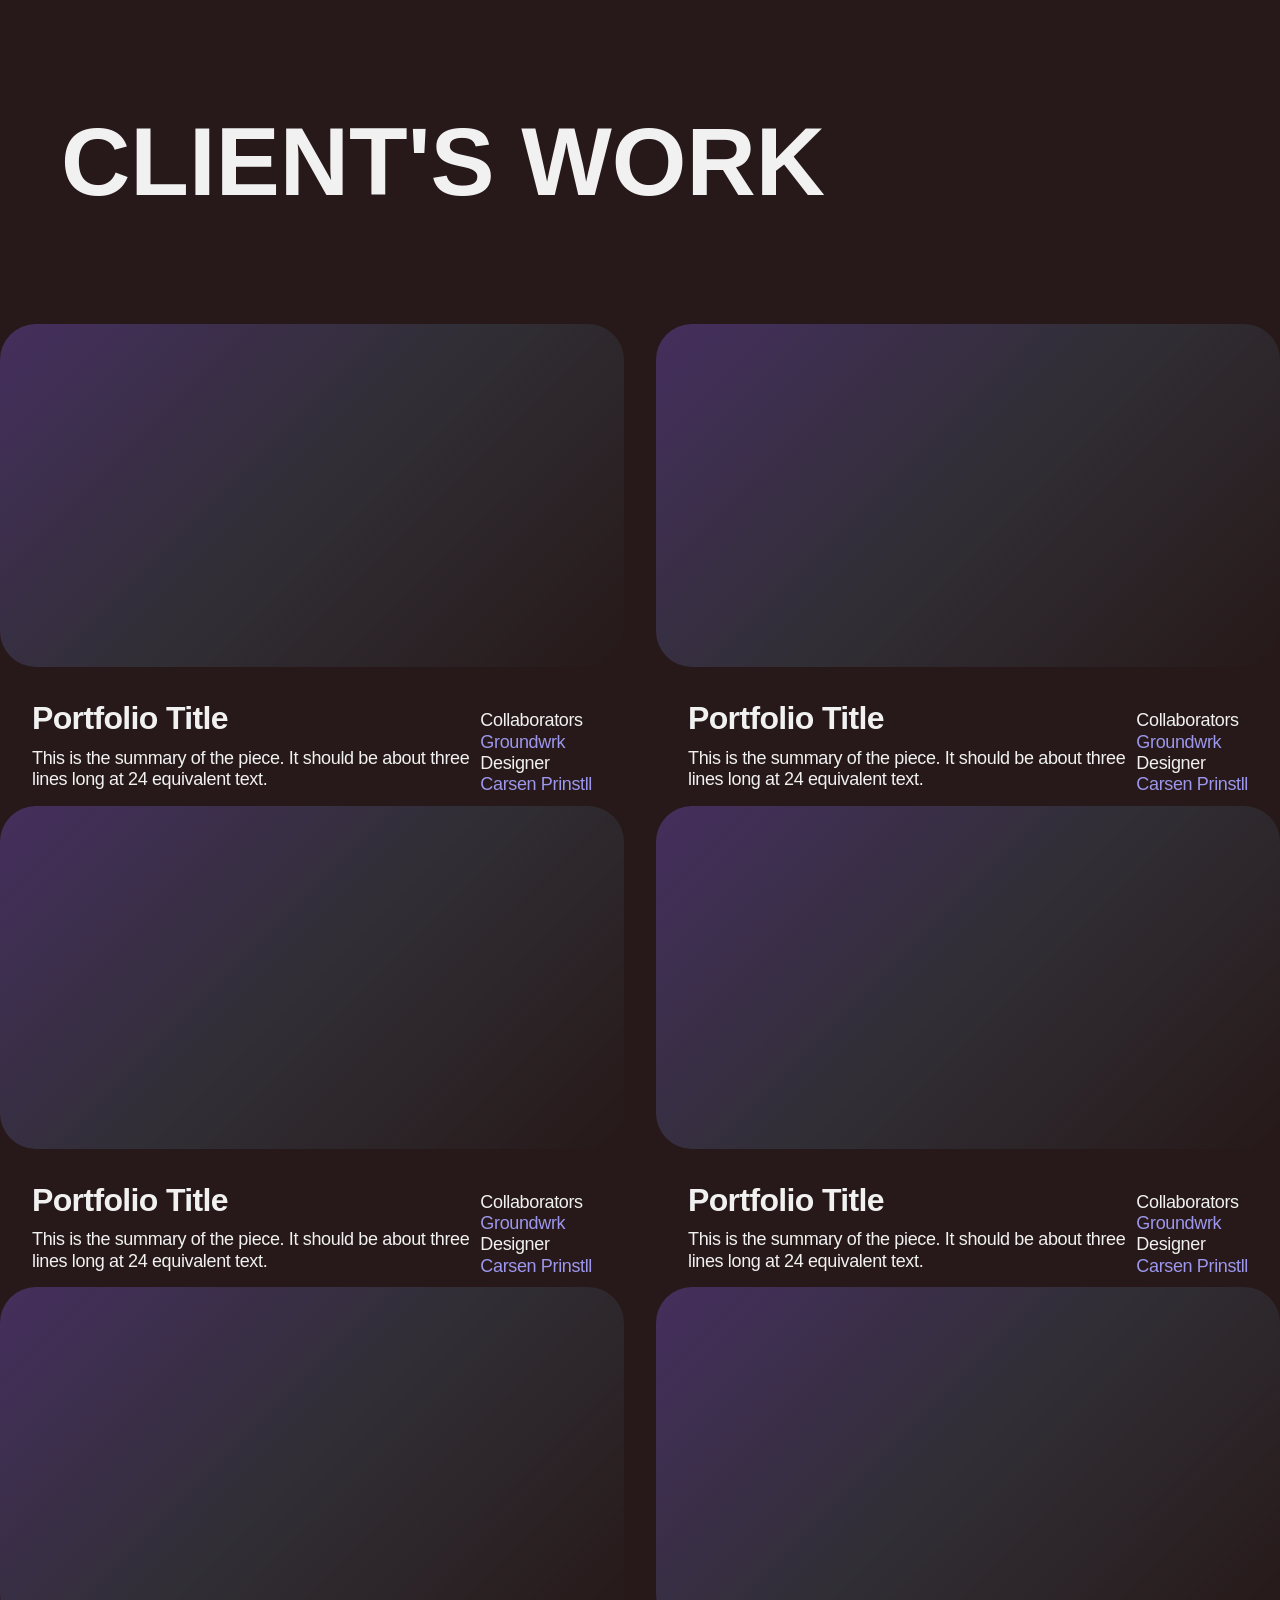
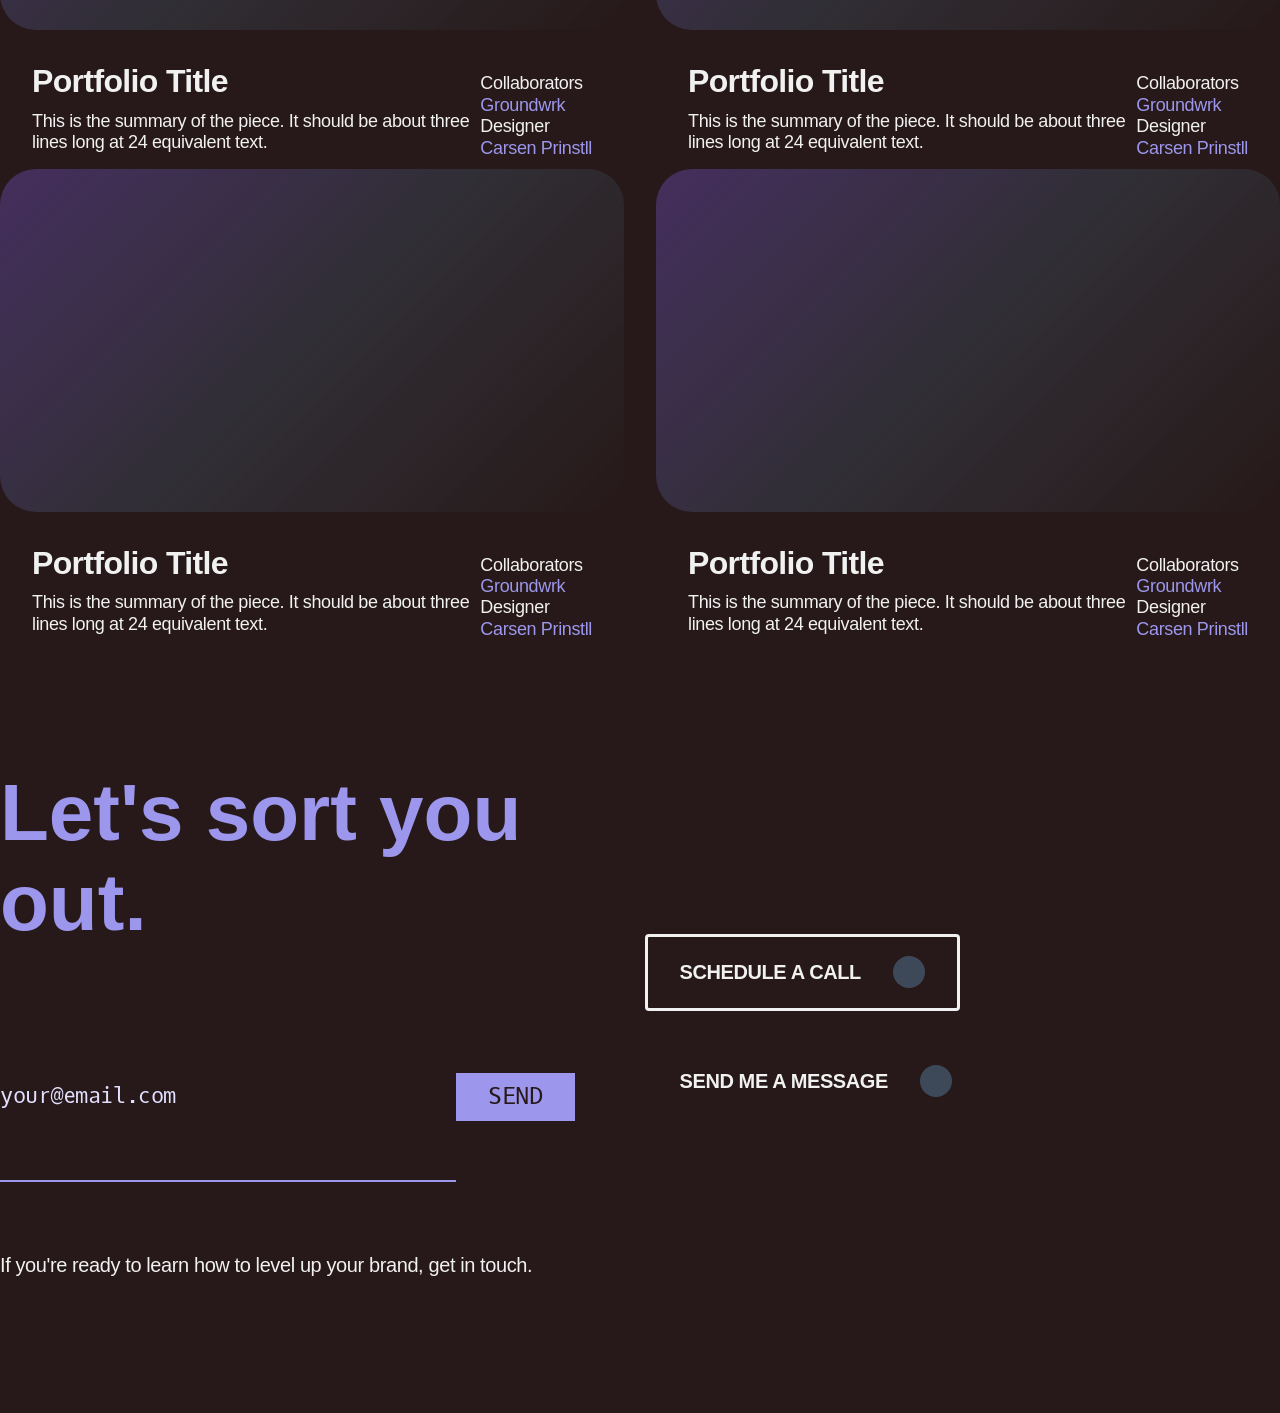
==== index.html @ b73c5a8c "Implement portfolio site from Figma design Builds the full page layout extracted from the Figma JSON" ====
<!DOCTYPE html>
<html lang="en">
<head>
  <meta charset="UTF-8">
  <meta name="viewport" content="width=device-width, initial-scale=1.0">
  <title>Client's Work — Portfolio</title>
  <link rel="stylesheet" href="styles.css">
  <link rel="preconnect" href="https://fonts.googleapis.com">
  <link rel="preconnect" href="https://fonts.gstatic.com" crossorigin>
  <link href="https://fonts.googleapis.com/css2?family=Oxygen+Mono&display=swap" rel="stylesheet">
</head>
<body>

  <!-- Hero Section -->
  <section class="hero">
    <div class="hero__title-wrapper">
      <h1 class="hero__title">CLIENT'S WORK</h1>
    </div>
  </section>

  <!-- Portfolio Grid Section -->
  <section class="portfolio">
    <div class="portfolio__grid">

      <article class="portfolio-item">
        <div class="portfolio-item__image">
          <div class="portfolio-item__image-placeholder"></div>
        </div>
        <div class="portfolio-item__info">
          <div class="portfolio-item__info-left">
            <h3 class="portfolio-item__title">Portfolio Title</h3>
            <p class="portfolio-item__summary">This is the summary of the piece. It should be about three lines long at 24 equivalent text.</p>
          </div>
          <div class="portfolio-item__info-right">
            <span class="portfolio-item__collab-label">Collaborators</span>
            <span class="portfolio-item__collab-name">Groundwrk</span>
            <span class="portfolio-item__collab-label">Designer</span>
            <span class="portfolio-item__collab-name">Carsen Prinstll</span>
          </div>
        </div>
      </article>

      <article class="portfolio-item">
        <div class="portfolio-item__image">
          <div class="portfolio-item__image-placeholder"></div>
        </div>
        <div class="portfolio-item__info">
          <div class="portfolio-item__info-left">
            <h3 class="portfolio-item__title">Portfolio Title</h3>
            <p class="portfolio-item__summary">This is the summary of the piece. It should be about three lines long at 24 equivalent text.</p>
          </div>
          <div class="portfolio-item__info-right">
            <span class="portfolio-item__collab-label">Collaborators</span>
            <span class="portfolio-item__collab-name">Groundwrk</span>
            <span class="portfolio-item__collab-label">Designer</span>
            <span class="portfolio-item__collab-name">Carsen Prinstll</span>
          </div>
        </div>
      </article>

      <article class="portfolio-item">
        <div class="portfolio-item__image">
          <div class="portfolio-item__image-placeholder"></div>
        </div>
        <div class="portfolio-item__info">
          <div class="portfolio-item__info-left">
            <h3 class="portfolio-item__title">Portfolio Title</h3>
            <p class="portfolio-item__summary">This is the summary of the piece. It should be about three lines long at 24 equivalent text.</p>
          </div>
          <div class="portfolio-item__info-right">
            <span class="portfolio-item__collab-label">Collaborators</span>
            <span class="portfolio-item__collab-name">Groundwrk</span>
            <span class="portfolio-item__collab-label">Designer</span>
            <span class="portfolio-item__collab-name">Carsen Prinstll</span>
          </div>
        </div>
      </article>

      <article class="portfolio-item">
        <div class="portfolio-item__image">
          <div class="portfolio-item__image-placeholder"></div>
        </div>
        <div class="portfolio-item__info">
          <div class="portfolio-item__info-left">
            <h3 class="portfolio-item__title">Portfolio Title</h3>
            <p class="portfolio-item__summary">This is the summary of the piece. It should be about three lines long at 24 equivalent text.</p>
          </div>
          <div class="portfolio-item__info-right">
            <span class="portfolio-item__collab-label">Collaborators</span>
            <span class="portfolio-item__collab-name">Groundwrk</span>
            <span class="portfolio-item__collab-label">Designer</span>
            <span class="portfolio-item__collab-name">Carsen Prinstll</span>
          </div>
        </div>
      </article>

      <article class="portfolio-item">
        <div class="portfolio-item__image">
          <div class="portfolio-item__image-placeholder"></div>
        </div>
        <div class="portfolio-item__info">
          <div class="portfolio-item__info-left">
            <h3 class="portfolio-item__title">Portfolio Title</h3>
            <p class="portfolio-item__summary">This is the summary of the piece. It should be about three lines long at 24 equivalent text.</p>
          </div>
          <div class="portfolio-item__info-right">
            <span class="portfolio-item__collab-label">Collaborators</span>
            <span class="portfolio-item__collab-name">Groundwrk</span>
            <span class="portfolio-item__collab-label">Designer</span>
            <span class="portfolio-item__collab-name">Carsen Prinstll</span>
          </div>
        </div>
      </article>

      <article class="portfolio-item">
        <div class="portfolio-item__image">
          <div class="portfolio-item__image-placeholder"></div>
        </div>
        <div class="portfolio-item__info">
          <div class="portfolio-item__info-left">
            <h3 class="portfolio-item__title">Portfolio Title</h3>
            <p class="portfolio-item__summary">This is the summary of the piece. It should be about three lines long at 24 equivalent text.</p>
          </div>
          <div class="portfolio-item__info-right">
            <span class="portfolio-item__collab-label">Collaborators</span>
            <span class="portfolio-item__collab-name">Groundwrk</span>
            <span class="portfolio-item__collab-label">Designer</span>
            <span class="portfolio-item__collab-name">Carsen Prinstll</span>
          </div>
        </div>
      </article>

      <article class="portfolio-item">
        <div class="portfolio-item__image">
          <div class="portfolio-item__image-placeholder"></div>
        </div>
        <div class="portfolio-item__info">
          <div class="portfolio-item__info-left">
            <h3 class="portfolio-item__title">Portfolio Title</h3>
            <p class="portfolio-item__summary">This is the summary of the piece. It should be about three lines long at 24 equivalent text.</p>
          </div>
          <div class="portfolio-item__info-right">
            <span class="portfolio-item__collab-label">Collaborators</span>
            <span class="portfolio-item__collab-name">Groundwrk</span>
            <span class="portfolio-item__collab-label">Designer</span>
            <span class="portfolio-item__collab-name">Carsen Prinstll</span>
          </div>
        </div>
      </article>

      <article class="portfolio-item">
        <div class="portfolio-item__image">
          <div class="portfolio-item__image-placeholder"></div>
        </div>
        <div class="portfolio-item__info">
          <div class="portfolio-item__info-left">
            <h3 class="portfolio-item__title">Portfolio Title</h3>
            <p class="portfolio-item__summary">This is the summary of the piece. It should be about three lines long at 24 equivalent text.</p>
          </div>
          <div class="portfolio-item__info-right">
            <span class="portfolio-item__collab-label">Collaborators</span>
            <span class="portfolio-item__collab-name">Groundwrk</span>
            <span class="portfolio-item__collab-label">Designer</span>
            <span class="portfolio-item__collab-name">Carsen Prinstll</span>
          </div>
        </div>
      </article>

    </div>
  </section>

  <!-- Contact Section -->
  <section class="contact">
    <div class="contact__container">
      <div class="contact__left">
        <h2 class="contact__heading">Let's sort you out.</h2>
        <form class="contact__form" action="#" method="post">
          <div class="contact__form-row">
            <input type="email" class="contact__input" placeholder="your@email.com" required>
            <button type="submit" class="contact__submit">SEND</button>
          </div>
        </form>
        <p class="contact__subtext">If you're ready to learn how to level up your brand, get in touch.</p>
      </div>
      <div class="contact__right">
        <a href="#" class="contact__btn">
          <span class="contact__btn-text">SCHEDULE A CALL</span>
          <span class="contact__btn-icon"></span>
        </a>
        <a href="#" class="contact__btn contact__btn--ghost">
          <span class="contact__btn-text">SEND ME A MESSAGE</span>
          <span class="contact__btn-icon"></span>
        </a>
      </div>
    </div>
  </section>

</body>
</html>
---- styles.css ----
/* ==========================================================================
   Design Tokens (extracted from Figma)
   ========================================================================== */

:root {
  /* Colors */
  --color-bg: #271919;
  --color-text-primary: #f1f1f1;
  --color-accent: #9c97ec;
  --color-accent-muted: rgba(88, 134, 168, 0.45);

  /* Typography - Font Families */
  /* Monument Extended — used for hero headings (not on Google Fonts, using fallback) */
  --font-display: 'Monument Extended', 'Arial Black', sans-serif;
  /* Paralucent Condensed — used for titles and buttons */
  --font-title: 'Paralucent Condensed', 'Arial Narrow', sans-serif;
  /* Parabolica — used for body text */
  --font-body: 'Parabolica', 'Helvetica Neue', sans-serif;
  /* Oxygen Mono — used for form elements */
  --font-mono: 'Oxygen Mono', monospace;

  /* Spacing */
  --page-padding-x: 61px;
  --section-gap: 64px;
  --grid-gap-col: 32px;
  --grid-gap-row: 10px;

  /* Radius */
  --radius-card: 36px;
}

/* ==========================================================================
   Reset & Base
   ========================================================================== */

*, *::before, *::after {
  margin: 0;
  padding: 0;
  box-sizing: border-box;
}

html {
  -webkit-font-smoothing: antialiased;
  -moz-osx-font-smoothing: grayscale;
}

body {
  background-color: var(--color-bg);
  color: var(--color-text-primary);
  font-family: var(--font-body);
  font-size: 18px;
  line-height: 1.2;
  letter-spacing: -0.36px;
  overflow-x: hidden;
}

a {
  color: inherit;
  text-decoration: none;
}

img {
  display: block;
  max-width: 100%;
}

/* ==========================================================================
   Hero Section
   ========================================================================== */

.hero {
  width: 100%;
  padding: 0 var(--page-padding-x);
  display: flex;
  flex-direction: column;
  align-items: center;
  justify-content: center;
  gap: var(--section-gap);
}

.hero__title-wrapper {
  width: 100%;
  padding: 64px 0;
  display: flex;
  align-items: center;
  justify-content: center;
}

.hero__title {
  font-family: var(--font-display);
  font-weight: 800;
  font-size: 96px;
  line-height: 196px;
  letter-spacing: 0;
  width: 100%;
}

/* ==========================================================================
   Portfolio Grid
   ========================================================================== */

.portfolio {
  width: 100%;
  padding: 0;
}

.portfolio__grid {
  display: grid;
  grid-template-columns: repeat(2, minmax(0, 1fr));
  gap: var(--grid-gap-row) var(--grid-gap-col);
  width: 100%;
}

/* Portfolio Item */

.portfolio-item {
  display: flex;
  flex-direction: column;
  gap: 32px;
}

/* Image */

.portfolio-item__image {
  width: 100%;
  aspect-ratio: 740 / 407;
  border-radius: var(--radius-card);
  overflow: hidden;
  position: relative;
}

.portfolio-item__image-placeholder {
  width: 100%;
  height: 100%;
  background: linear-gradient(
    135deg,
    rgba(141, 99, 255, 0.3) 0%,
    rgba(88, 134, 168, 0.2) 50%,
    rgba(39, 25, 25, 0.8) 100%
  );
  filter: blur(0px);
  box-shadow: 0 4px 20px rgba(0, 0, 0, 0.5);
}

/* Portfolio Info */

.portfolio-item__info {
  display: flex;
  justify-content: space-between;
  padding: 0 32px;
  gap: 10px;
}

.portfolio-item__info-left {
  flex: 1;
  display: flex;
  flex-direction: column;
  gap: 10px;
}

.portfolio-item__title {
  font-family: var(--font-title);
  font-weight: 700;
  font-size: 32px;
  line-height: 38.4px;
  letter-spacing: -0.64px;
}

.portfolio-item__summary {
  font-family: var(--font-body);
  font-weight: 400;
  font-size: 18px;
  line-height: 21.6px;
  letter-spacing: -0.36px;
  max-width: 590px;
}

.portfolio-item__info-right {
  display: flex;
  flex-direction: column;
  max-width: 256px;
  flex-shrink: 0;
  padding-top: 11px;
}

.portfolio-item__collab-label {
  font-family: var(--font-body);
  font-weight: 400;
  font-size: 18px;
  line-height: 21.6px;
  letter-spacing: -0.36px;
}

.portfolio-item__collab-name {
  font-family: var(--font-body);
  font-weight: 400;
  font-size: 18px;
  line-height: 21.09px;
  letter-spacing: -0.36px;
  color: var(--color-accent);
}

/* ==========================================================================
   Contact Section
   ========================================================================== */

.contact {
  width: 100%;
  padding: 128px 0;
}

.contact__container {
  display: flex;
  width: 100%;
  gap: 10px;
}

.contact__left {
  flex: 1;
  display: flex;
  flex-direction: column;
  justify-content: center;
  gap: 64px;
}

.contact__heading {
  font-family: var(--font-display);
  font-weight: 800;
  font-size: 80px;
  line-height: 90px;
  letter-spacing: 0;
  color: var(--color-accent);
}

.contact__form {
  width: 100%;
}

.contact__form-row {
  display: flex;
  align-items: center;
  gap: 0;
}

.contact__input {
  flex: 1;
  background: transparent;
  border: none;
  border-bottom: 2px solid var(--color-accent);
  color: #e1e0ff;
  font-family: var(--font-mono);
  font-size: 22px;
  letter-spacing: -0.44px;
  padding: 16px 0;
  line-height: 136px;
  outline: none;
}

.contact__input::placeholder {
  color: #e1e0ff;
  opacity: 1;
}

.contact__submit {
  background: var(--color-accent);
  color: var(--color-bg);
  border: none;
  font-family: var(--font-mono);
  font-size: 24px;
  letter-spacing: -0.48px;
  padding: 8px 32px;
  cursor: pointer;
  line-height: 31.49px;
}

.contact__subtext {
  font-family: var(--font-body);
  font-weight: 400;
  font-size: 20px;
  line-height: 39px;
  letter-spacing: -0.4px;
}

/* Right Column - Action Buttons */

.contact__right {
  flex: 1;
  display: flex;
  flex-direction: column;
  justify-content: center;
  padding: 0 61px 0 60px;
  gap: 32px;
}

.contact__btn {
  display: inline-flex;
  align-items: center;
  gap: 32px;
  padding: 16px 32px;
  border: 3px solid var(--color-text-primary);
  border-radius: 4px;
  width: fit-content;
  cursor: pointer;
  transition: background-color 0.2s, border-color 0.2s;
}

.contact__btn:hover {
  border-color: var(--color-accent);
}

.contact__btn--ghost {
  border-color: transparent;
}

.contact__btn--ghost:hover {
  border-color: var(--color-accent);
}

.contact__btn-text {
  font-family: var(--font-title);
  font-weight: 900;
  font-size: 20px;
  line-height: 39px;
  letter-spacing: -0.4px;
  text-transform: uppercase;
}

.contact__btn-icon {
  width: 32px;
  height: 32px;
  border-radius: 100px;
  background: var(--color-accent-muted);
  flex-shrink: 0;
}

/* ==========================================================================
   Responsive
   ========================================================================== */

@media (max-width: 1024px) {
  .hero__title {
    font-size: 64px;
    line-height: 140px;
  }

  .contact__heading {
    font-size: 56px;
    line-height: 66px;
  }

  .contact__container {
    flex-direction: column;
    gap: 64px;
  }

  .contact__right {
    padding: 0;
  }
}

@media (max-width: 768px) {
  :root {
    --page-padding-x: 24px;
  }

  .hero__title {
    font-size: 40px;
    line-height: 80px;
  }

  .portfolio__grid {
    grid-template-columns: 1fr;
  }

  .portfolio-item__info {
    flex-direction: column;
    gap: 16px;
  }

  .portfolio-item__info-right {
    max-width: none;
    padding-top: 0;
  }

  .contact__heading {
    font-size: 36px;
    line-height: 44px;
  }

  .contact__input {
    font-size: 16px;
    line-height: 48px;
  }
}
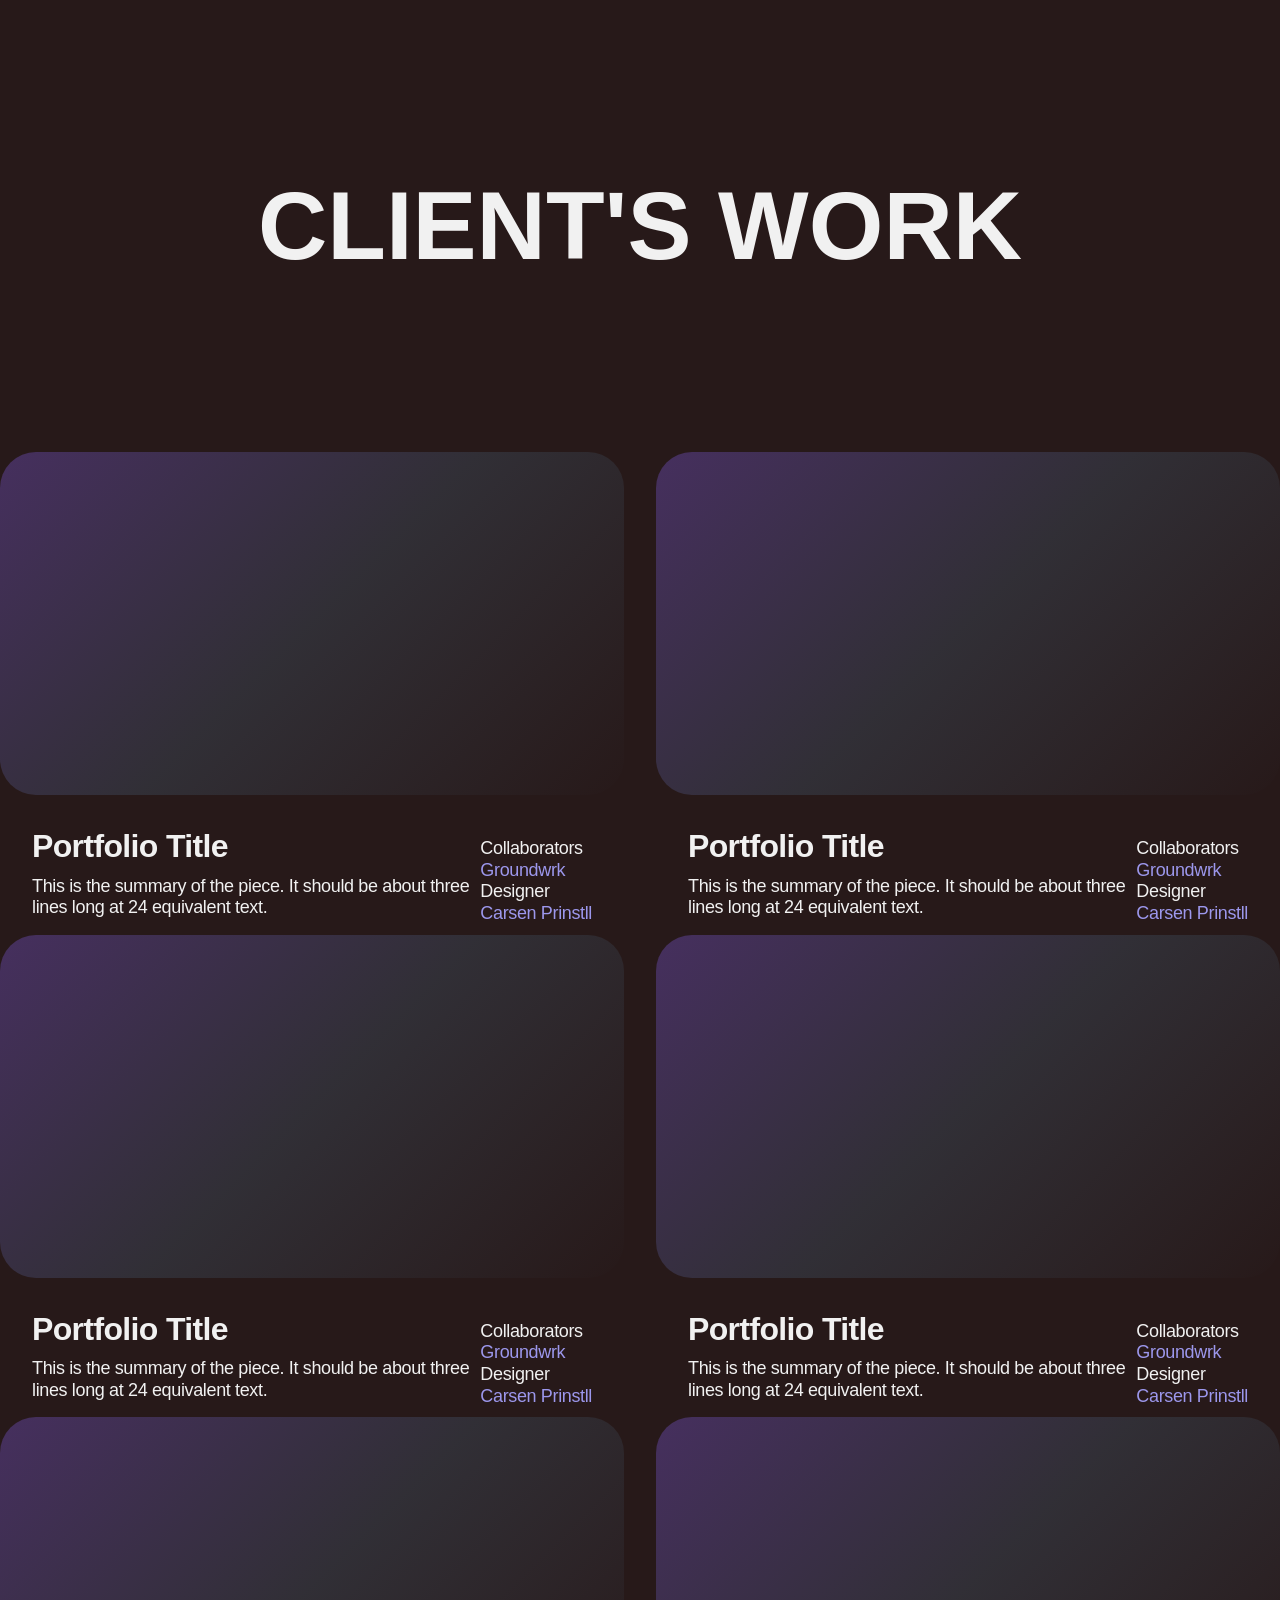
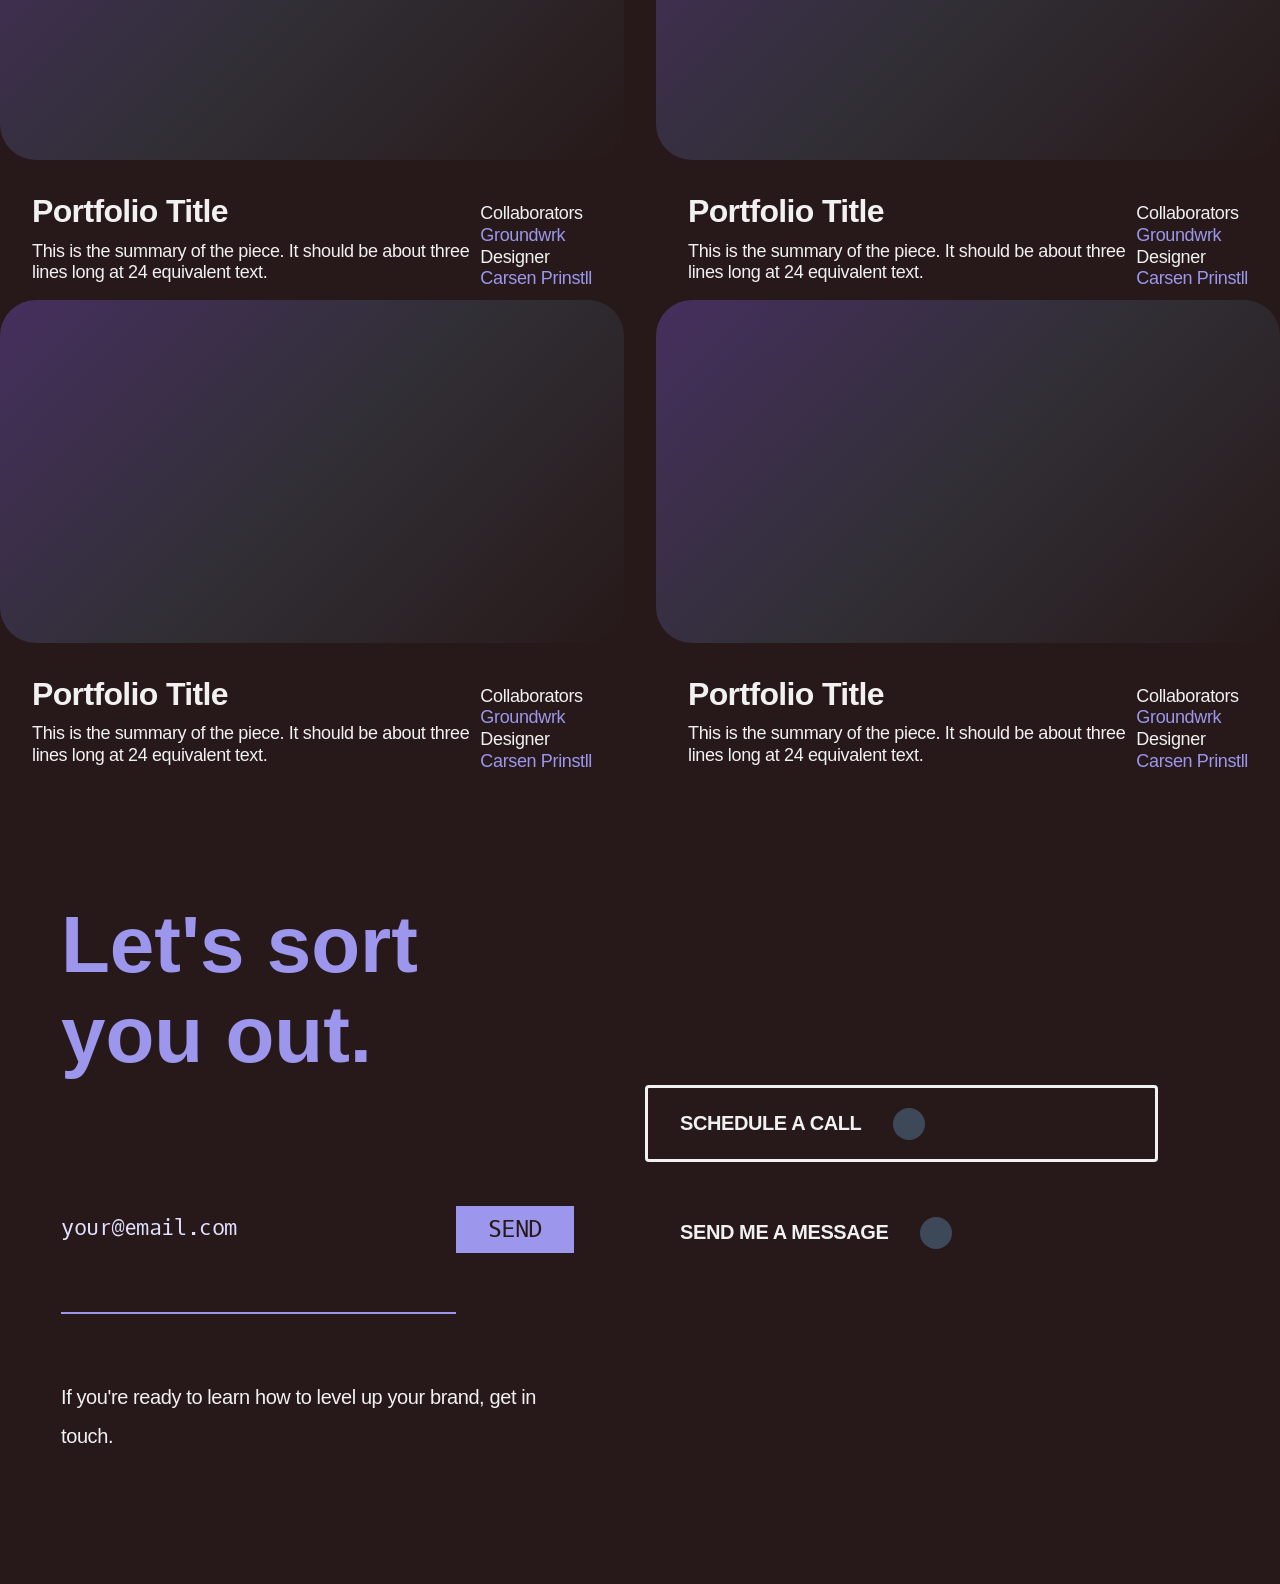
==== commit 359cb668: "Refactor to Client-First (Finsweet) naming conventions Structure changes: - page-wrapper > section_[" ====
--- a/index.html
+++ b/index.html
@@ -11,189 +11,241 @@
 </head>
 <body>
 
-  <!-- Hero Section -->
-  <section class="hero">
-    <div class="hero__title-wrapper">
-      <h1 class="hero__title">CLIENT'S WORK</h1>
-    </div>
-  </section>
-
-  <!-- Portfolio Grid Section -->
-  <section class="portfolio">
-    <div class="portfolio__grid">
-
-      <article class="portfolio-item">
-        <div class="portfolio-item__image">
-          <div class="portfolio-item__image-placeholder"></div>
-        </div>
-        <div class="portfolio-item__info">
-          <div class="portfolio-item__info-left">
-            <h3 class="portfolio-item__title">Portfolio Title</h3>
-            <p class="portfolio-item__summary">This is the summary of the piece. It should be about three lines long at 24 equivalent text.</p>
-          </div>
-          <div class="portfolio-item__info-right">
-            <span class="portfolio-item__collab-label">Collaborators</span>
-            <span class="portfolio-item__collab-name">Groundwrk</span>
-            <span class="portfolio-item__collab-label">Designer</span>
-            <span class="portfolio-item__collab-name">Carsen Prinstll</span>
+  <div class="page-wrapper">
+
+    <!-- Hero -->
+    <section class="section_hero">
+      <div class="padding-global">
+        <div class="container-large">
+          <div class="padding-section-large">
+            <div class="hero_component">
+              <div class="hero_heading-wrapper">
+                <h1 class="heading-style-h1">CLIENT'S WORK</h1>
+              </div>
+            </div>
           </div>
         </div>
-      </article>
-
-      <article class="portfolio-item">
-        <div class="portfolio-item__image">
-          <div class="portfolio-item__image-placeholder"></div>
-        </div>
-        <div class="portfolio-item__info">
-          <div class="portfolio-item__info-left">
-            <h3 class="portfolio-item__title">Portfolio Title</h3>
-            <p class="portfolio-item__summary">This is the summary of the piece. It should be about three lines long at 24 equivalent text.</p>
-          </div>
-          <div class="portfolio-item__info-right">
-            <span class="portfolio-item__collab-label">Collaborators</span>
-            <span class="portfolio-item__collab-name">Groundwrk</span>
-            <span class="portfolio-item__collab-label">Designer</span>
-            <span class="portfolio-item__collab-name">Carsen Prinstll</span>
+      </div>
+    </section>
+
+    <!-- Portfolio -->
+    <section class="section_portfolio">
+      <div class="container-large">
+        <div class="portfolio_component">
+          <div class="portfolio_list">
+
+            <div class="portfolio_item">
+              <div class="portfolio_image-wrapper">
+                <div class="portfolio_image"></div>
+              </div>
+              <div class="portfolio_info">
+                <div class="portfolio_info-left">
+                  <h3 class="heading-style-h5">Portfolio Title</h3>
+                  <p class="text-size-small">This is the summary of the piece. It should be about three lines long at 24 equivalent text.</p>
+                </div>
+                <div class="portfolio_info-right">
+                  <div class="portfolio_collaborators">
+                    <span class="text-size-small">Collaborators</span>
+                    <span class="text-size-small text-color-accent">Groundwrk</span>
+                    <span class="text-size-small">Designer</span>
+                    <span class="text-size-small text-color-accent">Carsen Prinstll</span>
+                  </div>
+                </div>
+              </div>
+            </div>
+
+            <div class="portfolio_item">
+              <div class="portfolio_image-wrapper">
+                <div class="portfolio_image"></div>
+              </div>
+              <div class="portfolio_info">
+                <div class="portfolio_info-left">
+                  <h3 class="heading-style-h5">Portfolio Title</h3>
+                  <p class="text-size-small">This is the summary of the piece. It should be about three lines long at 24 equivalent text.</p>
+                </div>
+                <div class="portfolio_info-right">
+                  <div class="portfolio_collaborators">
+                    <span class="text-size-small">Collaborators</span>
+                    <span class="text-size-small text-color-accent">Groundwrk</span>
+                    <span class="text-size-small">Designer</span>
+                    <span class="text-size-small text-color-accent">Carsen Prinstll</span>
+                  </div>
+                </div>
+              </div>
+            </div>
+
+            <div class="portfolio_item">
+              <div class="portfolio_image-wrapper">
+                <div class="portfolio_image"></div>
+              </div>
+              <div class="portfolio_info">
+                <div class="portfolio_info-left">
+                  <h3 class="heading-style-h5">Portfolio Title</h3>
+                  <p class="text-size-small">This is the summary of the piece. It should be about three lines long at 24 equivalent text.</p>
+                </div>
+                <div class="portfolio_info-right">
+                  <div class="portfolio_collaborators">
+                    <span class="text-size-small">Collaborators</span>
+                    <span class="text-size-small text-color-accent">Groundwrk</span>
+                    <span class="text-size-small">Designer</span>
+                    <span class="text-size-small text-color-accent">Carsen Prinstll</span>
+                  </div>
+                </div>
+              </div>
+            </div>
+
+            <div class="portfolio_item">
+              <div class="portfolio_image-wrapper">
+                <div class="portfolio_image"></div>
+              </div>
+              <div class="portfolio_info">
+                <div class="portfolio_info-left">
+                  <h3 class="heading-style-h5">Portfolio Title</h3>
+                  <p class="text-size-small">This is the summary of the piece. It should be about three lines long at 24 equivalent text.</p>
+                </div>
+                <div class="portfolio_info-right">
+                  <div class="portfolio_collaborators">
+                    <span class="text-size-small">Collaborators</span>
+                    <span class="text-size-small text-color-accent">Groundwrk</span>
+                    <span class="text-size-small">Designer</span>
+                    <span class="text-size-small text-color-accent">Carsen Prinstll</span>
+                  </div>
+                </div>
+              </div>
+            </div>
+
+            <div class="portfolio_item">
+              <div class="portfolio_image-wrapper">
+                <div class="portfolio_image"></div>
+              </div>
+              <div class="portfolio_info">
+                <div class="portfolio_info-left">
+                  <h3 class="heading-style-h5">Portfolio Title</h3>
+                  <p class="text-size-small">This is the summary of the piece. It should be about three lines long at 24 equivalent text.</p>
+                </div>
+                <div class="portfolio_info-right">
+                  <div class="portfolio_collaborators">
+                    <span class="text-size-small">Collaborators</span>
+                    <span class="text-size-small text-color-accent">Groundwrk</span>
+                    <span class="text-size-small">Designer</span>
+                    <span class="text-size-small text-color-accent">Carsen Prinstll</span>
+                  </div>
+                </div>
+              </div>
+            </div>
+
+            <div class="portfolio_item">
+              <div class="portfolio_image-wrapper">
+                <div class="portfolio_image"></div>
+              </div>
+              <div class="portfolio_info">
+                <div class="portfolio_info-left">
+                  <h3 class="heading-style-h5">Portfolio Title</h3>
+                  <p class="text-size-small">This is the summary of the piece. It should be about three lines long at 24 equivalent text.</p>
+                </div>
+                <div class="portfolio_info-right">
+                  <div class="portfolio_collaborators">
+                    <span class="text-size-small">Collaborators</span>
+                    <span class="text-size-small text-color-accent">Groundwrk</span>
+                    <span class="text-size-small">Designer</span>
+                    <span class="text-size-small text-color-accent">Carsen Prinstll</span>
+                  </div>
+                </div>
+              </div>
+            </div>
+
+            <div class="portfolio_item">
+              <div class="portfolio_image-wrapper">
+                <div class="portfolio_image"></div>
+              </div>
+              <div class="portfolio_info">
+                <div class="portfolio_info-left">
+                  <h3 class="heading-style-h5">Portfolio Title</h3>
+                  <p class="text-size-small">This is the summary of the piece. It should be about three lines long at 24 equivalent text.</p>
+                </div>
+                <div class="portfolio_info-right">
+                  <div class="portfolio_collaborators">
+                    <span class="text-size-small">Collaborators</span>
+                    <span class="text-size-small text-color-accent">Groundwrk</span>
+                    <span class="text-size-small">Designer</span>
+                    <span class="text-size-small text-color-accent">Carsen Prinstll</span>
+                  </div>
+                </div>
+              </div>
+            </div>
+
+            <div class="portfolio_item">
+              <div class="portfolio_image-wrapper">
+                <div class="portfolio_image"></div>
+              </div>
+              <div class="portfolio_info">
+                <div class="portfolio_info-left">
+                  <h3 class="heading-style-h5">Portfolio Title</h3>
+                  <p class="text-size-small">This is the summary of the piece. It should be about three lines long at 24 equivalent text.</p>
+                </div>
+                <div class="portfolio_info-right">
+                  <div class="portfolio_collaborators">
+                    <span class="text-size-small">Collaborators</span>
+                    <span class="text-size-small text-color-accent">Groundwrk</span>
+                    <span class="text-size-small">Designer</span>
+                    <span class="text-size-small text-color-accent">Carsen Prinstll</span>
+                  </div>
+                </div>
+              </div>
+            </div>
+
           </div>
         </div>
-      </article>
-
-      <article class="portfolio-item">
-        <div class="portfolio-item__image">
-          <div class="portfolio-item__image-placeholder"></div>
-        </div>
-        <div class="portfolio-item__info">
-          <div class="portfolio-item__info-left">
-            <h3 class="portfolio-item__title">Portfolio Title</h3>
-            <p class="portfolio-item__summary">This is the summary of the piece. It should be about three lines long at 24 equivalent text.</p>
-          </div>
-          <div class="portfolio-item__info-right">
-            <span class="portfolio-item__collab-label">Collaborators</span>
-            <span class="portfolio-item__collab-name">Groundwrk</span>
-            <span class="portfolio-item__collab-label">Designer</span>
-            <span class="portfolio-item__collab-name">Carsen Prinstll</span>
+      </div>
+    </section>
+
+    <!-- Contact -->
+    <section class="section_contact">
+      <div class="padding-global">
+        <div class="container-large">
+          <div class="padding-section-large">
+            <div class="contact_component">
+              <div class="contact_content-left">
+                <div class="contact_heading-wrapper">
+                  <h2 class="heading-style-h2 text-color-accent">Let's sort you out.</h2>
+                </div>
+                <div class="contact_form-block">
+                  <form class="contact_form" action="#" method="post">
+                    <div class="contact_form-field-wrapper">
+                      <input type="email" class="contact_form-input" placeholder="your@email.com" required>
+                      <button type="submit" class="button is-contact-submit">SEND</button>
+                    </div>
+                  </form>
+                </div>
+                <p class="text-size-regular">If you're ready to learn how to level up your brand, get in touch.</p>
+              </div>
+              <div class="contact_content-right">
+                <div class="contact_action-wrapper">
+                  <a href="#" class="button is-secondary w-inline-block">
+                    <div class="button_text-wrapper">
+                      <div class="text-size-regular text-weight-heavy text-style-allcaps">Schedule a call</div>
+                    </div>
+                    <div class="button_icon-wrapper">
+                      <div class="button_icon"></div>
+                    </div>
+                  </a>
+                  <a href="#" class="button is-tertiary w-inline-block">
+                    <div class="button_text-wrapper">
+                      <div class="text-size-regular text-weight-heavy text-style-allcaps">Send Me a Message</div>
+                    </div>
+                    <div class="button_icon-wrapper">
+                      <div class="button_icon"></div>
+                    </div>
+                  </a>
+                </div>
+              </div>
+            </div>
           </div>
         </div>
-      </article>
-
-      <article class="portfolio-item">
-        <div class="portfolio-item__image">
-          <div class="portfolio-item__image-placeholder"></div>
-        </div>
-        <div class="portfolio-item__info">
-          <div class="portfolio-item__info-left">
-            <h3 class="portfolio-item__title">Portfolio Title</h3>
-            <p class="portfolio-item__summary">This is the summary of the piece. It should be about three lines long at 24 equivalent text.</p>
-          </div>
-          <div class="portfolio-item__info-right">
-            <span class="portfolio-item__collab-label">Collaborators</span>
-            <span class="portfolio-item__collab-name">Groundwrk</span>
-            <span class="portfolio-item__collab-label">Designer</span>
-            <span class="portfolio-item__collab-name">Carsen Prinstll</span>
-          </div>
-        </div>
-      </article>
-
-      <article class="portfolio-item">
-        <div class="portfolio-item__image">
-          <div class="portfolio-item__image-placeholder"></div>
-        </div>
-        <div class="portfolio-item__info">
-          <div class="portfolio-item__info-left">
-            <h3 class="portfolio-item__title">Portfolio Title</h3>
-            <p class="portfolio-item__summary">This is the summary of the piece. It should be about three lines long at 24 equivalent text.</p>
-          </div>
-          <div class="portfolio-item__info-right">
-            <span class="portfolio-item__collab-label">Collaborators</span>
-            <span class="portfolio-item__collab-name">Groundwrk</span>
-            <span class="portfolio-item__collab-label">Designer</span>
-            <span class="portfolio-item__collab-name">Carsen Prinstll</span>
-          </div>
-        </div>
-      </article>
-
-      <article class="portfolio-item">
-        <div class="portfolio-item__image">
-          <div class="portfolio-item__image-placeholder"></div>
-        </div>
-        <div class="portfolio-item__info">
-          <div class="portfolio-item__info-left">
-            <h3 class="portfolio-item__title">Portfolio Title</h3>
-            <p class="portfolio-item__summary">This is the summary of the piece. It should be about three lines long at 24 equivalent text.</p>
-          </div>
-          <div class="portfolio-item__info-right">
-            <span class="portfolio-item__collab-label">Collaborators</span>
-            <span class="portfolio-item__collab-name">Groundwrk</span>
-            <span class="portfolio-item__collab-label">Designer</span>
-            <span class="portfolio-item__collab-name">Carsen Prinstll</span>
-          </div>
-        </div>
-      </article>
-
-      <article class="portfolio-item">
-        <div class="portfolio-item__image">
-          <div class="portfolio-item__image-placeholder"></div>
-        </div>
-        <div class="portfolio-item__info">
-          <div class="portfolio-item__info-left">
-            <h3 class="portfolio-item__title">Portfolio Title</h3>
-            <p class="portfolio-item__summary">This is the summary of the piece. It should be about three lines long at 24 equivalent text.</p>
-          </div>
-          <div class="portfolio-item__info-right">
-            <span class="portfolio-item__collab-label">Collaborators</span>
-            <span class="portfolio-item__collab-name">Groundwrk</span>
-            <span class="portfolio-item__collab-label">Designer</span>
-            <span class="portfolio-item__collab-name">Carsen Prinstll</span>
-          </div>
-        </div>
-      </article>
-
-      <article class="portfolio-item">
-        <div class="portfolio-item__image">
-          <div class="portfolio-item__image-placeholder"></div>
-        </div>
-        <div class="portfolio-item__info">
-          <div class="portfolio-item__info-left">
-            <h3 class="portfolio-item__title">Portfolio Title</h3>
-            <p class="portfolio-item__summary">This is the summary of the piece. It should be about three lines long at 24 equivalent text.</p>
-          </div>
-          <div class="portfolio-item__info-right">
-            <span class="portfolio-item__collab-label">Collaborators</span>
-            <span class="portfolio-item__collab-name">Groundwrk</span>
-            <span class="portfolio-item__collab-label">Designer</span>
-            <span class="portfolio-item__collab-name">Carsen Prinstll</span>
-          </div>
-        </div>
-      </article>
-
-    </div>
-  </section>
-
-  <!-- Contact Section -->
-  <section class="contact">
-    <div class="contact__container">
-      <div class="contact__left">
-        <h2 class="contact__heading">Let's sort you out.</h2>
-        <form class="contact__form" action="#" method="post">
-          <div class="contact__form-row">
-            <input type="email" class="contact__input" placeholder="your@email.com" required>
-            <button type="submit" class="contact__submit">SEND</button>
-          </div>
-        </form>
-        <p class="contact__subtext">If you're ready to learn how to level up your brand, get in touch.</p>
       </div>
-      <div class="contact__right">
-        <a href="#" class="contact__btn">
-          <span class="contact__btn-text">SCHEDULE A CALL</span>
-          <span class="contact__btn-icon"></span>
-        </a>
-        <a href="#" class="contact__btn contact__btn--ghost">
-          <span class="contact__btn-text">SEND ME A MESSAGE</span>
-          <span class="contact__btn-icon"></span>
-        </a>
-      </div>
-    </div>
-  </section>
+    </section>
+
+  </div>
 
 </body>
 </html>
--- a/styles.css
+++ b/styles.css
@@ -1,36 +1,36 @@
 /* ==========================================================================
-   Design Tokens (extracted from Figma)
+   CLIENT-FIRST — Global Variables
    ========================================================================== */
 
 :root {
   /* Colors */
-  --color-bg: #271919;
-  --color-text-primary: #f1f1f1;
-  --color-accent: #9c97ec;
-  --color-accent-muted: rgba(88, 134, 168, 0.45);
+  --color--background-primary: #271919;
+  --color--text-primary: #f1f1f1;
+  --color--accent: #9c97ec;
+  --color--accent-muted: rgba(88, 134, 168, 0.45);
 
   /* Typography - Font Families */
-  /* Monument Extended — used for hero headings (not on Google Fonts, using fallback) */
-  --font-display: 'Monument Extended', 'Arial Black', sans-serif;
-  /* Paralucent Condensed — used for titles and buttons */
-  --font-title: 'Paralucent Condensed', 'Arial Narrow', sans-serif;
-  /* Parabolica — used for body text */
-  --font-body: 'Parabolica', 'Helvetica Neue', sans-serif;
-  /* Oxygen Mono — used for form elements */
-  --font-mono: 'Oxygen Mono', monospace;
-
-  /* Spacing */
-  --page-padding-x: 61px;
-  --section-gap: 64px;
-  --grid-gap-col: 32px;
-  --grid-gap-row: 10px;
+  --font--display: 'Monument Extended', 'Arial Black', sans-serif;
+  --font--title: 'Paralucent Condensed', 'Arial Narrow', sans-serif;
+  --font--body: 'Parabolica', 'Helvetica Neue', sans-serif;
+  --font--mono: 'Oxygen Mono', monospace;
+
+  /* Spacing - Page */
+  --padding-global--horizontal: 61px;
+  --padding-section-large: 128px;
+  --padding-section-medium: 64px;
+
+  /* Container */
+  --container-large--max-width: 1512px;
+  --container-small--max-width: 960px;
 
   /* Radius */
-  --radius-card: 36px;
-}
-
-/* ==========================================================================
-   Reset & Base
+  --border-radius--card: 36px;
+  --border-radius--button: 4px;
+}
+
+/* ==========================================================================
+   CLIENT-FIRST — Reset & Base
    ========================================================================== */
 
 *, *::before, *::after {
@@ -45,12 +45,11 @@
 }
 
 body {
-  background-color: var(--color-bg);
-  color: var(--color-text-primary);
-  font-family: var(--font-body);
-  font-size: 18px;
+  background-color: var(--color--background-primary);
+  color: var(--color--text-primary);
+  font-family: var(--font--body);
+  font-size: 1rem;
   line-height: 1.2;
-  letter-spacing: -0.36px;
   overflow-x: hidden;
 }
 
@@ -65,71 +64,218 @@
 }
 
 /* ==========================================================================
-   Hero Section
-   ========================================================================== */
-
-.hero {
-  width: 100%;
-  padding: 0 var(--page-padding-x);
-  display: flex;
-  flex-direction: column;
-  align-items: center;
-  justify-content: center;
-  gap: var(--section-gap);
-}
-
-.hero__title-wrapper {
-  width: 100%;
-  padding: 64px 0;
-  display: flex;
-  align-items: center;
-  justify-content: center;
-}
-
-.hero__title {
-  font-family: var(--font-display);
+   CLIENT-FIRST — Utility: Layout
+   ========================================================================== */
+
+.page-wrapper {
+  overflow: clip;
+}
+
+.padding-global {
+  padding-left: var(--padding-global--horizontal);
+  padding-right: var(--padding-global--horizontal);
+}
+
+.container-large {
+  width: 100%;
+  max-width: var(--container-large--max-width);
+  margin-left: auto;
+  margin-right: auto;
+}
+
+.container-small {
+  width: 100%;
+  max-width: var(--container-small--max-width);
+  margin-left: auto;
+  margin-right: auto;
+}
+
+.padding-section-large {
+  padding-top: var(--padding-section-large);
+  padding-bottom: var(--padding-section-large);
+}
+
+.padding-section-medium {
+  padding-top: var(--padding-section-medium);
+  padding-bottom: var(--padding-section-medium);
+}
+
+/* ==========================================================================
+   CLIENT-FIRST — Utility: Typography
+   ========================================================================== */
+
+.heading-style-h1 {
+  font-family: var(--font--display);
   font-weight: 800;
-  font-size: 96px;
+  font-size: 6rem;
   line-height: 196px;
   letter-spacing: 0;
-  width: 100%;
-}
-
-/* ==========================================================================
-   Portfolio Grid
-   ========================================================================== */
-
-.portfolio {
-  width: 100%;
-  padding: 0;
-}
-
-.portfolio__grid {
+}
+
+.heading-style-h2 {
+  font-family: var(--font--display);
+  font-weight: 800;
+  font-size: 5rem;
+  line-height: 90px;
+  letter-spacing: 0;
+}
+
+.heading-style-h5 {
+  font-family: var(--font--title);
+  font-weight: 700;
+  font-size: 2rem;
+  line-height: 1.2;
+  letter-spacing: -0.64px;
+}
+
+.text-size-regular {
+  font-family: var(--font--body);
+  font-size: 1.25rem;
+  line-height: 1.95;
+  letter-spacing: -0.4px;
+}
+
+.text-size-small {
+  font-family: var(--font--body);
+  font-size: 1.125rem;
+  line-height: 1.2;
+  letter-spacing: -0.36px;
+}
+
+.text-color-accent {
+  color: var(--color--accent);
+}
+
+.text-weight-heavy {
+  font-family: var(--font--title);
+  font-weight: 900;
+}
+
+.text-style-allcaps {
+  text-transform: uppercase;
+}
+
+/* ==========================================================================
+   CLIENT-FIRST — Utility: Buttons
+   ========================================================================== */
+
+.button {
+  display: inline-flex;
+  align-items: center;
+  gap: 2rem;
+  cursor: pointer;
+  transition: border-color 0.2s, background-color 0.2s;
+}
+
+.button.is-secondary {
+  padding: 1rem 2rem;
+  border: 3px solid var(--color--text-primary);
+  border-radius: var(--border-radius--button);
+}
+
+.button.is-secondary:hover {
+  border-color: var(--color--accent);
+}
+
+.button.is-tertiary {
+  padding: 1rem 2rem;
+  border: 3px solid transparent;
+  border-radius: var(--border-radius--button);
+}
+
+.button.is-tertiary:hover {
+  border-color: var(--color--accent);
+}
+
+.button.is-contact-submit {
+  background: var(--color--accent);
+  color: var(--color--background-primary);
+  border: none;
+  font-family: var(--font--mono);
+  font-size: 1.5rem;
+  letter-spacing: -0.48px;
+  padding: 0.5rem 2rem;
+  line-height: 1.31;
+}
+
+.button_text-wrapper {
+  display: flex;
+  align-items: center;
+}
+
+.button_icon-wrapper {
+  display: flex;
+  align-items: center;
+  justify-content: center;
+  width: 2rem;
+  height: 2rem;
+  flex-shrink: 0;
+}
+
+.button_icon {
+  width: 2rem;
+  height: 2rem;
+  border-radius: 100px;
+  background: var(--color--accent-muted);
+}
+
+/* ==========================================================================
+   SECTION — Hero
+   ========================================================================== */
+
+.section_hero {
+  width: 100%;
+}
+
+.hero_component {
+  display: flex;
+  flex-direction: column;
+  align-items: center;
+  justify-content: center;
+  gap: 64px;
+}
+
+.hero_heading-wrapper {
+  width: 100%;
+  display: flex;
+  align-items: center;
+  justify-content: center;
+}
+
+/* ==========================================================================
+   SECTION — Portfolio
+   ========================================================================== */
+
+.section_portfolio {
+  width: 100%;
+}
+
+.portfolio_component {
+  width: 100%;
+}
+
+.portfolio_list {
   display: grid;
   grid-template-columns: repeat(2, minmax(0, 1fr));
-  gap: var(--grid-gap-row) var(--grid-gap-col);
-  width: 100%;
-}
-
-/* Portfolio Item */
-
-.portfolio-item {
-  display: flex;
-  flex-direction: column;
-  gap: 32px;
-}
-
-/* Image */
-
-.portfolio-item__image {
+  column-gap: 32px;
+  row-gap: 10px;
+  width: 100%;
+}
+
+.portfolio_item {
+  display: flex;
+  flex-direction: column;
+  gap: 2rem;
+}
+
+.portfolio_image-wrapper {
   width: 100%;
   aspect-ratio: 740 / 407;
-  border-radius: var(--radius-card);
+  border-radius: var(--border-radius--card);
   overflow: hidden;
-  position: relative;
-}
-
-.portfolio-item__image-placeholder {
+}
+
+.portfolio_image {
   width: 100%;
   height: 100%;
   background: linear-gradient(
@@ -138,257 +284,189 @@
     rgba(88, 134, 168, 0.2) 50%,
     rgba(39, 25, 25, 0.8) 100%
   );
-  filter: blur(0px);
   box-shadow: 0 4px 20px rgba(0, 0, 0, 0.5);
 }
 
-/* Portfolio Info */
-
-.portfolio-item__info {
+.portfolio_info {
   display: flex;
   justify-content: space-between;
-  padding: 0 32px;
-  gap: 10px;
-}
-
-.portfolio-item__info-left {
+  padding: 0 2rem;
+  gap: 0.625rem;
+}
+
+.portfolio_info-left {
   flex: 1;
   display: flex;
   flex-direction: column;
-  gap: 10px;
-}
-
-.portfolio-item__title {
-  font-family: var(--font-title);
-  font-weight: 700;
-  font-size: 32px;
-  line-height: 38.4px;
-  letter-spacing: -0.64px;
-}
-
-.portfolio-item__summary {
-  font-family: var(--font-body);
-  font-weight: 400;
-  font-size: 18px;
-  line-height: 21.6px;
-  letter-spacing: -0.36px;
+  gap: 0.625rem;
   max-width: 590px;
 }
 
-.portfolio-item__info-right {
-  display: flex;
-  flex-direction: column;
+.portfolio_info-right {
   max-width: 256px;
   flex-shrink: 0;
-  padding-top: 11px;
-}
-
-.portfolio-item__collab-label {
-  font-family: var(--font-body);
-  font-weight: 400;
-  font-size: 18px;
-  line-height: 21.6px;
-  letter-spacing: -0.36px;
-}
-
-.portfolio-item__collab-name {
-  font-family: var(--font-body);
-  font-weight: 400;
-  font-size: 18px;
-  line-height: 21.09px;
-  letter-spacing: -0.36px;
-  color: var(--color-accent);
-}
-
-/* ==========================================================================
-   Contact Section
-   ========================================================================== */
-
-.contact {
-  width: 100%;
-  padding: 128px 0;
-}
-
-.contact__container {
-  display: flex;
-  width: 100%;
-  gap: 10px;
-}
-
-.contact__left {
+  padding-top: 0.6875rem;
+}
+
+.portfolio_collaborators {
+  display: flex;
+  flex-direction: column;
+}
+
+/* ==========================================================================
+   SECTION — Contact
+   ========================================================================== */
+
+.section_contact {
+  width: 100%;
+}
+
+.contact_component {
+  display: flex;
+  width: 100%;
+  gap: 0.625rem;
+}
+
+.contact_content-left {
   flex: 1;
   display: flex;
   flex-direction: column;
   justify-content: center;
-  gap: 64px;
-}
-
-.contact__heading {
-  font-family: var(--font-display);
-  font-weight: 800;
-  font-size: 80px;
-  line-height: 90px;
-  letter-spacing: 0;
-  color: var(--color-accent);
-}
-
-.contact__form {
-  width: 100%;
-}
-
-.contact__form-row {
-  display: flex;
-  align-items: center;
-  gap: 0;
-}
-
-.contact__input {
+  gap: 4rem;
+}
+
+.contact_heading-wrapper {
+  width: 100%;
+}
+
+.contact_form-block {
+  width: 100%;
+}
+
+.contact_form {
+  width: 100%;
+}
+
+.contact_form-field-wrapper {
+  display: flex;
+  align-items: center;
+}
+
+.contact_form-input {
   flex: 1;
   background: transparent;
   border: none;
-  border-bottom: 2px solid var(--color-accent);
+  border-bottom: 2px solid var(--color--accent);
   color: #e1e0ff;
-  font-family: var(--font-mono);
-  font-size: 22px;
+  font-family: var(--font--mono);
+  font-size: 1.375rem;
   letter-spacing: -0.44px;
-  padding: 16px 0;
+  padding: 1rem 0;
   line-height: 136px;
   outline: none;
 }
 
-.contact__input::placeholder {
+.contact_form-input::placeholder {
   color: #e1e0ff;
   opacity: 1;
 }
 
-.contact__submit {
-  background: var(--color-accent);
-  color: var(--color-bg);
-  border: none;
-  font-family: var(--font-mono);
-  font-size: 24px;
-  letter-spacing: -0.48px;
-  padding: 8px 32px;
-  cursor: pointer;
-  line-height: 31.49px;
-}
-
-.contact__subtext {
-  font-family: var(--font-body);
-  font-weight: 400;
-  font-size: 20px;
-  line-height: 39px;
-  letter-spacing: -0.4px;
-}
-
-/* Right Column - Action Buttons */
-
-.contact__right {
+.contact_content-right {
   flex: 1;
   display: flex;
   flex-direction: column;
   justify-content: center;
-  padding: 0 61px 0 60px;
-  gap: 32px;
-}
-
-.contact__btn {
-  display: inline-flex;
-  align-items: center;
-  gap: 32px;
-  padding: 16px 32px;
-  border: 3px solid var(--color-text-primary);
-  border-radius: 4px;
-  width: fit-content;
-  cursor: pointer;
-  transition: background-color 0.2s, border-color 0.2s;
-}
-
-.contact__btn:hover {
-  border-color: var(--color-accent);
-}
-
-.contact__btn--ghost {
-  border-color: transparent;
-}
-
-.contact__btn--ghost:hover {
-  border-color: var(--color-accent);
-}
-
-.contact__btn-text {
-  font-family: var(--font-title);
-  font-weight: 900;
-  font-size: 20px;
-  line-height: 39px;
-  letter-spacing: -0.4px;
-  text-transform: uppercase;
-}
-
-.contact__btn-icon {
-  width: 32px;
-  height: 32px;
-  border-radius: 100px;
-  background: var(--color-accent-muted);
-  flex-shrink: 0;
-}
-
-/* ==========================================================================
-   Responsive
-   ========================================================================== */
-
-@media (max-width: 1024px) {
-  .hero__title {
-    font-size: 64px;
+  padding: 0 var(--padding-global--horizontal);
+}
+
+.contact_action-wrapper {
+  display: flex;
+  flex-direction: column;
+  gap: 2rem;
+}
+
+/* ==========================================================================
+   RESPONSIVE
+   ========================================================================== */
+
+@media (max-width: 991px) {
+  :root {
+    --padding-section-large: 80px;
+  }
+
+  .heading-style-h1 {
+    font-size: 4rem;
     line-height: 140px;
   }
 
-  .contact__heading {
-    font-size: 56px;
+  .heading-style-h2 {
+    font-size: 3.5rem;
     line-height: 66px;
   }
 
-  .contact__container {
+  .contact_component {
     flex-direction: column;
-    gap: 64px;
-  }
-
-  .contact__right {
+    gap: 4rem;
+  }
+
+  .contact_content-right {
     padding: 0;
   }
 }
 
-@media (max-width: 768px) {
+@media (max-width: 767px) {
   :root {
-    --page-padding-x: 24px;
-  }
-
-  .hero__title {
-    font-size: 40px;
+    --padding-global--horizontal: 24px;
+    --padding-section-large: 60px;
+  }
+
+  .heading-style-h1 {
+    font-size: 2.5rem;
     line-height: 80px;
   }
 
-  .portfolio__grid {
+  .heading-style-h2 {
+    font-size: 2.25rem;
+    line-height: 44px;
+  }
+
+  .portfolio_list {
     grid-template-columns: 1fr;
   }
 
-  .portfolio-item__info {
+  .portfolio_info {
     flex-direction: column;
-    gap: 16px;
-  }
-
-  .portfolio-item__info-right {
+    gap: 1rem;
+  }
+
+  .portfolio_info-right {
     max-width: none;
     padding-top: 0;
   }
 
-  .contact__heading {
-    font-size: 36px;
-    line-height: 44px;
-  }
-
-  .contact__input {
-    font-size: 16px;
+  .contact_form-input {
+    font-size: 1rem;
     line-height: 48px;
   }
 }
+
+@media (max-width: 479px) {
+  :root {
+    --padding-global--horizontal: 16px;
+    --padding-section-large: 40px;
+  }
+
+  .heading-style-h1 {
+    font-size: 1.75rem;
+    line-height: 60px;
+  }
+
+  .heading-style-h2 {
+    font-size: 1.75rem;
+    line-height: 36px;
+  }
+
+  .heading-style-h5 {
+    font-size: 1.5rem;
+  }
+}
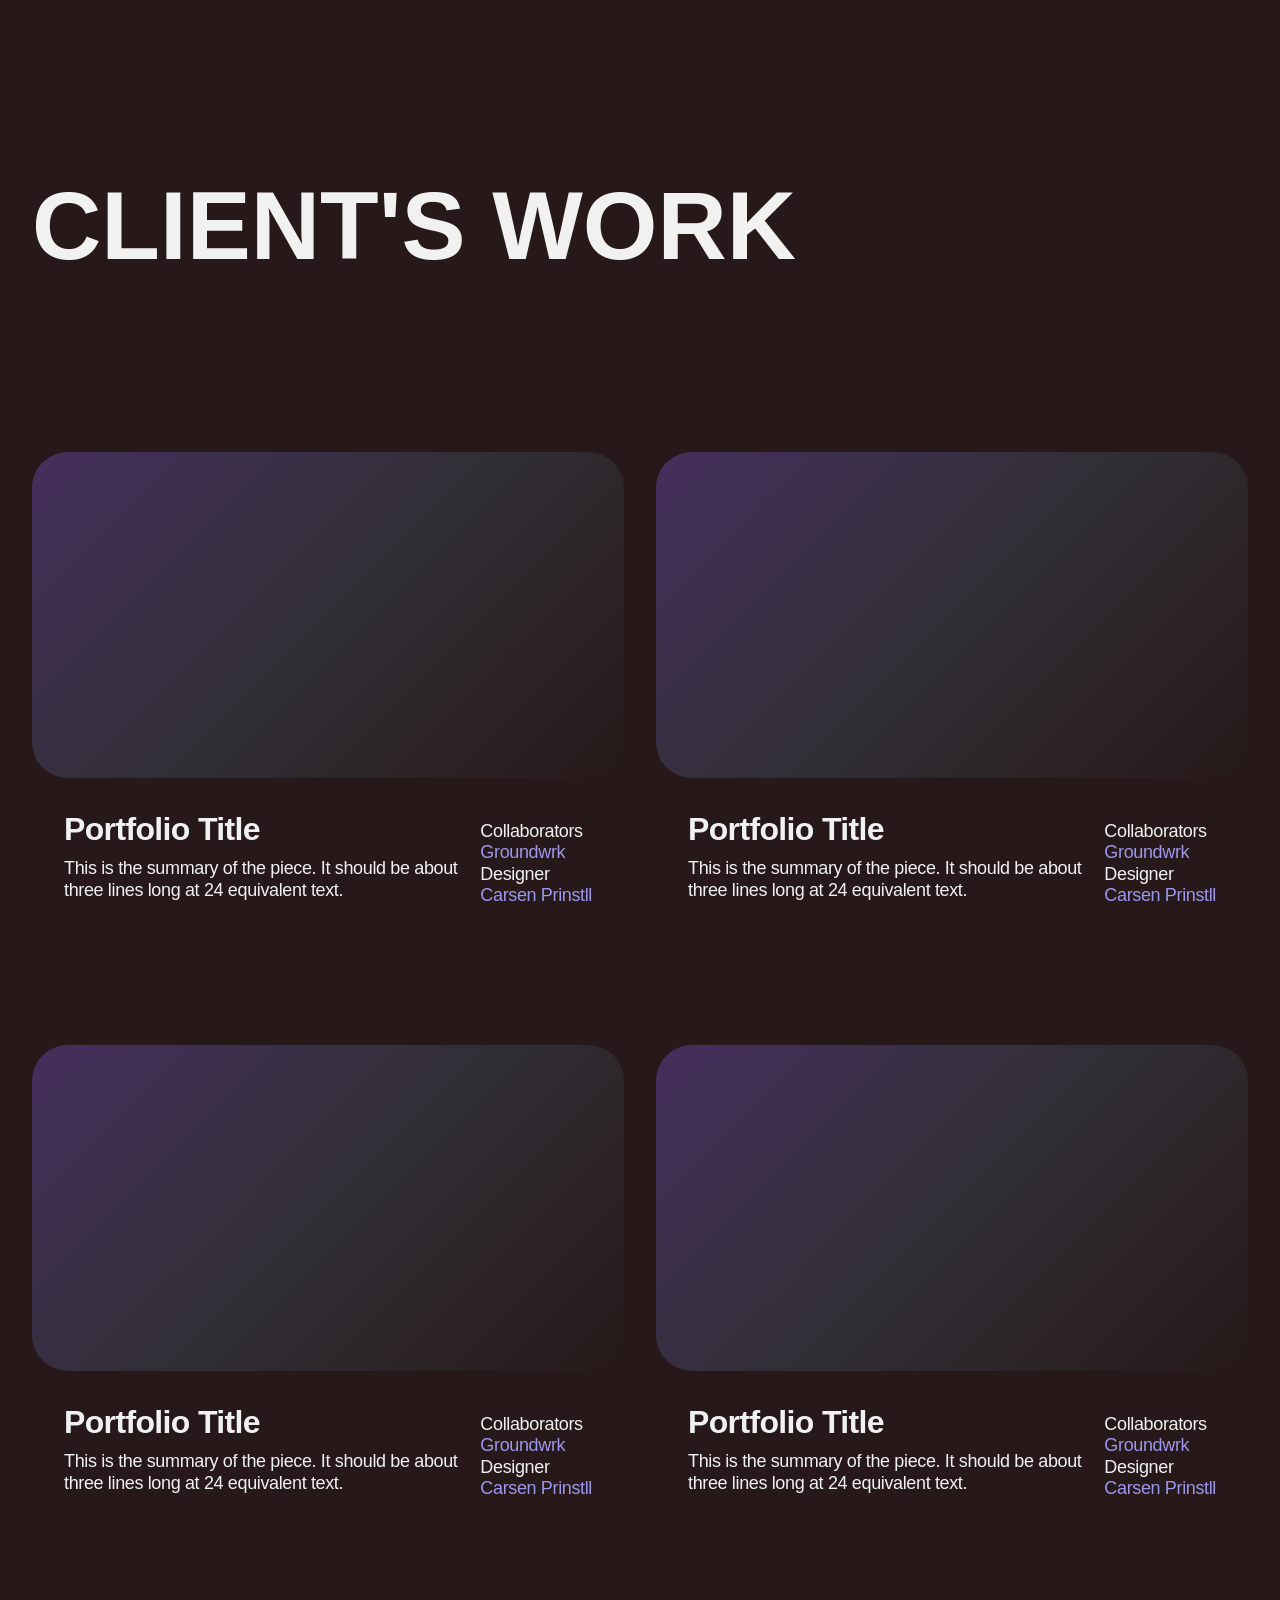
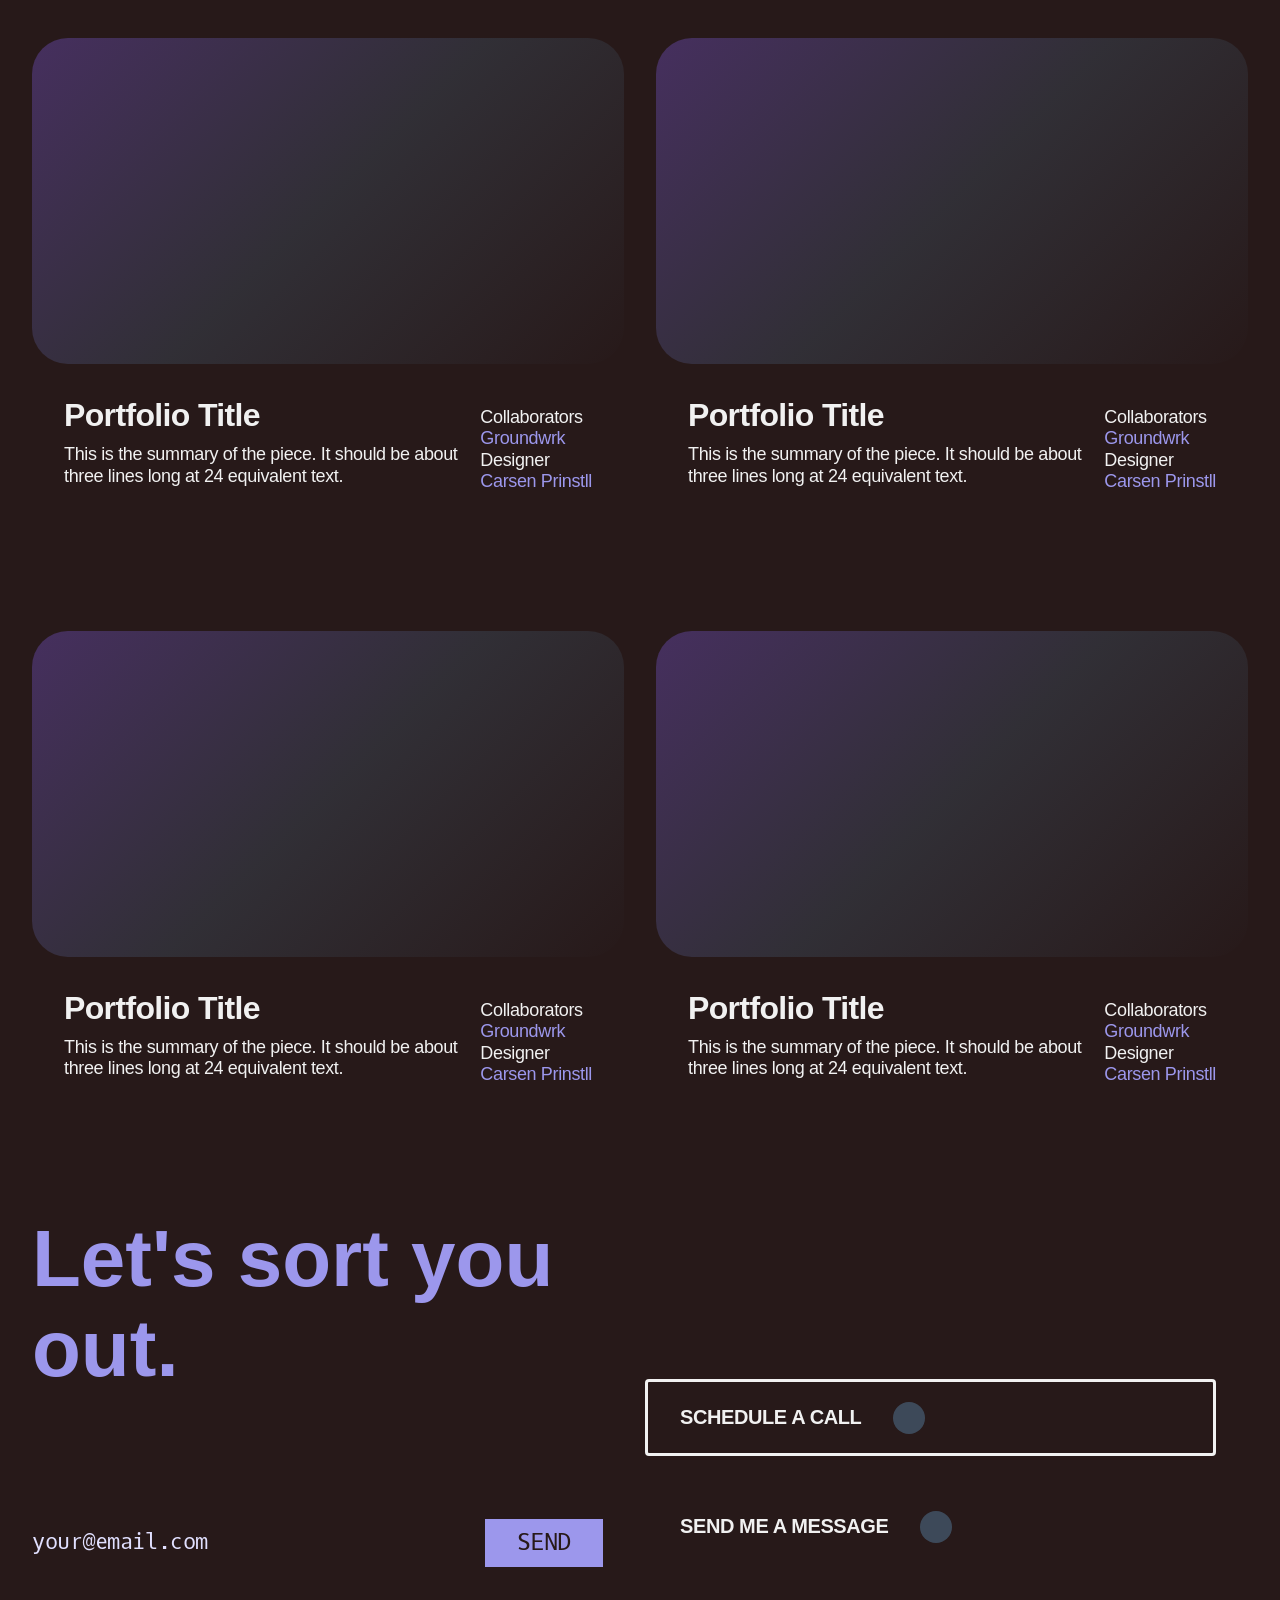
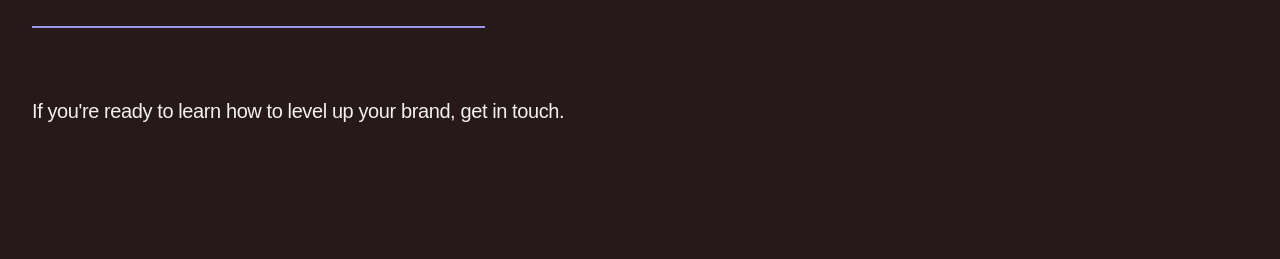
==== commit 1bea214b: "Left-align hero header, add 128px card spacing, match page margins to grid gap - Hero heading now le" ====
--- a/index.html
+++ b/index.html
@@ -30,8 +30,9 @@
 
     <!-- Portfolio -->
     <section class="section_portfolio">
-      <div class="container-large">
-        <div class="portfolio_component">
+      <div class="padding-global">
+        <div class="container-large">
+          <div class="portfolio_component">
           <div class="portfolio_list">
 
             <div class="portfolio_item">
@@ -194,6 +195,7 @@
               </div>
             </div>
 
+            </div>
           </div>
         </div>
       </div>
--- a/styles.css
+++ b/styles.css
@@ -16,7 +16,7 @@
   --font--mono: 'Oxygen Mono', monospace;
 
   /* Spacing - Page */
-  --padding-global--horizontal: 61px;
+  --padding-global--horizontal: 32px;
   --padding-section-large: 128px;
   --padding-section-medium: 64px;
 
@@ -230,16 +230,12 @@
 .hero_component {
   display: flex;
   flex-direction: column;
-  align-items: center;
-  justify-content: center;
+  align-items: flex-start;
   gap: 64px;
 }
 
 .hero_heading-wrapper {
   width: 100%;
-  display: flex;
-  align-items: center;
-  justify-content: center;
 }
 
 /* ==========================================================================
@@ -266,6 +262,12 @@
   display: flex;
   flex-direction: column;
   gap: 2rem;
+  margin-bottom: 128px;
+}
+
+.portfolio_item:last-child,
+.portfolio_item:nth-last-child(2):nth-child(odd) {
+  margin-bottom: 0;
 }
 
 .portfolio_image-wrapper {
